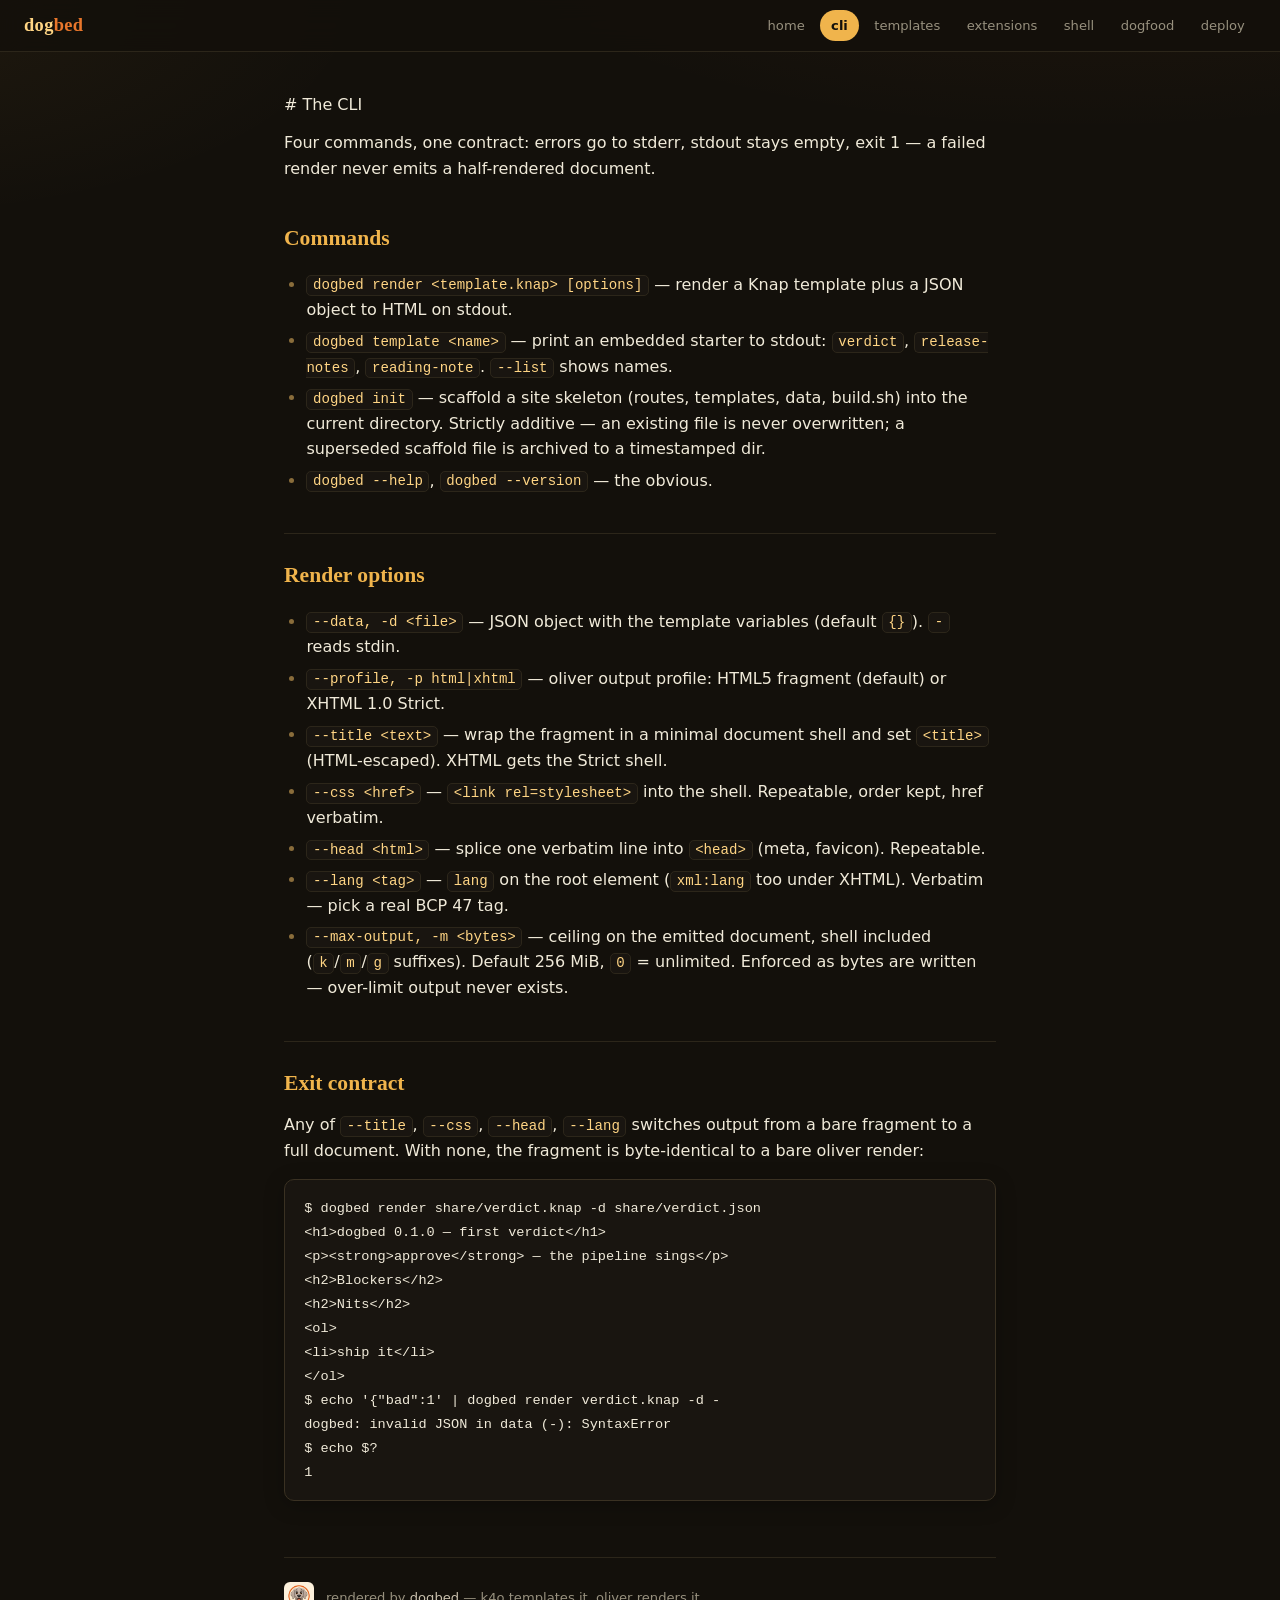
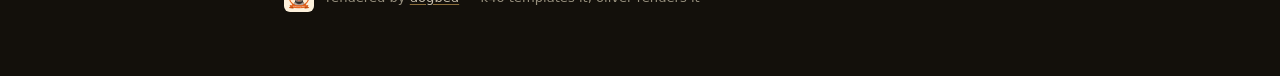
==== docs/site/cli.html @ 83a6765a "deps: bump k4o + oliver, migrate pipeline to knap-faithful Markdown k4o's fidelity rewrite removed T" ====
<!DOCTYPE html>
<html lang="en">
<head>
<meta charset="utf-8">
<title>dogbed — the CLI</title>
<link rel="stylesheet" href="style.css">
<meta name="viewport" content="width=device-width, initial-scale=1">
<meta name="theme-color" content="#13100b">
<link rel="icon" type="image/png" href="assets/oliver-favicon.png">
<meta property="og:title" content="dogbed">
<meta property="og:description" content="the dog builds its own docs">
<meta property="og:image" content="https://dogbed.filed.fyi/assets/oliver-og.png">
</head>
<body>
<div class="top"><a class="brand" href="index.html">dog<span class="dog">bed</span></a>
<nav><a href="index.html">home</a><a href="cli.html" class="here">cli</a><a href="templates.html">templates</a><a href="extensions.html">extensions</a><a href="shell.html">shell</a><a href="dogfood.html">dogfood</a><a href="deploy.html">deploy</a></nav></div>
<div class="layout">
# The CLI
<p>Four commands, one contract: errors go to stderr, stdout stays empty, exit 1 — a failed render never emits a half-rendered document.</p>
<h2>Commands</h2>
<ul>
<li><code>dogbed render &lt;template.knap&gt; [options]</code> — render a Knap template plus a JSON object to HTML on stdout.</li>
<li><code>dogbed template &lt;name&gt;</code> — print an embedded starter to stdout: <code>verdict</code>, <code>release-notes</code>, <code>reading-note</code>. <code>--list</code> shows names.</li>
<li><code>dogbed init</code> — scaffold a site skeleton (routes, templates, data, build.sh) into the current directory. Strictly additive — an existing file is never overwritten; a superseded scaffold file is archived to a timestamped dir.</li>
<li><code>dogbed --help</code>, <code>dogbed --version</code> — the obvious.</li>
</ul>
<h2>Render options</h2>
<ul>
<li><code>--data, -d &lt;file&gt;</code> — JSON object with the template variables (default <code>{}</code>). <code>-</code> reads stdin.</li>
<li><code>--profile, -p html|xhtml</code> — oliver output profile: HTML5 fragment (default) or XHTML 1.0 Strict.</li>
<li><code>--title &lt;text&gt;</code> — wrap the fragment in a minimal document shell and set <code>&lt;title&gt;</code> (HTML-escaped). XHTML gets the Strict shell.</li>
<li><code>--css &lt;href&gt;</code> — <code>&lt;link rel=stylesheet&gt;</code> into the shell. Repeatable, order kept, href verbatim.</li>
<li><code>--head &lt;html&gt;</code> — splice one verbatim line into <code>&lt;head&gt;</code> (meta, favicon). Repeatable.</li>
<li><code>--lang &lt;tag&gt;</code> — <code>lang</code> on the root element (<code>xml:lang</code> too under XHTML). Verbatim — pick a real BCP 47 tag.</li>
<li><code>--max-output, -m &lt;bytes&gt;</code> — ceiling on the emitted document, shell included (<code>k</code>/<code>m</code>/<code>g</code> suffixes). Default 256 MiB, <code>0</code> = unlimited. Enforced as bytes are written — over-limit output never exists.</li>
</ul>
<h2>Exit contract</h2>
<p>Any of <code>--title</code>, <code>--css</code>, <code>--head</code>, <code>--lang</code> switches output from a bare fragment to a full document. With none, the fragment is byte-identical to a bare oliver render:</p>
<pre><code>$ dogbed render share/verdict.knap -d share/verdict.json
&lt;h1&gt;dogbed 0.1.0 — first verdict&lt;/h1&gt;
&lt;p&gt;&lt;strong&gt;approve&lt;/strong&gt; — the pipeline sings&lt;/p&gt;
&lt;h2&gt;Blockers&lt;/h2&gt;
&lt;h2&gt;Nits&lt;/h2&gt;
&lt;ol&gt;
&lt;li&gt;ship it&lt;/li&gt;
&lt;/ol&gt;
$ echo '{&quot;bad&quot;:1' | dogbed render verdict.knap -d -
dogbed: invalid JSON in data (-): SyntaxError
$ echo $?
1
</code></pre>
<div class="foot"><img src="assets/oliver-badge.webp" alt="rendered by oliver">
<span>rendered by <a href="https://github.com/drawmeanelephant/dogbed">dogbed</a> — k4o templates it, oliver renders it</span></div>
</div>
</body>
</html>
---- docs/site/style.css ----
/* dogbed docs — warm dark theme, amber accents.
   Every page is a dogbed render; this sheet does all the visual work. */

:root {
  --bg: #13100b;
  --bg-soft: #1a1610;
  --panel: #201b14;
  --panel-hi: #292216;
  --line: #3a3122;
  --line-soft: #2c261a;
  --ink: #f0ead9;
  --ink-soft: #c9c0ad;
  --ink-dim: #97907e;
  --amber: #f0b44c;
  --amber-hi: #ffd584;
  --orange: #e8762b;
  --brown: #8a6d3b;
  --green: #a8c07a;
  --code-bg: #191510;
  --mark: #4a3d1e;
  --radius: 10px;
  --radius-lg: 16px;
  --font-body: ui-sans-serif, system-ui, -apple-system, "Segoe UI", sans-serif;
  --font-display: "Iowan Old Style", "Palatino Linotype", Palatino, Georgia, serif;
  --font-mono: ui-monospace, "SF Mono", Menlo, Consolas, monospace;
  --nav-w: 240px;
  --content-w: 760px;
}

* { box-sizing: border-box; }

body {
  font-family: var(--font-body);
  line-height: 1.6;
  margin: 0;
  color: var(--ink);
  background:
    radial-gradient(1200px 500px at 85% -10%, rgba(232, 118, 43, 0.08), transparent 60%),
    radial-gradient(900px 400px at -10% 0%, rgba(240, 180, 76, 0.06), transparent 55%),
    var(--bg);
}

/* ---------- top bar ---------- */

.top {
  position: sticky;
  top: 0;
  z-index: 50;
  display: flex;
  align-items: center;
  gap: 1rem;
  padding: 0.65rem 1.5rem;
  background: rgba(19, 16, 11, 0.85);
  backdrop-filter: blur(12px);
  -webkit-backdrop-filter: blur(12px);
  border-bottom: 1px solid var(--line-soft);
}
.top .brand {
  font-family: var(--font-display);
  font-size: 1.15rem;
  font-weight: 700;
  letter-spacing: 0.02em;
  color: var(--amber-hi);
  text-decoration: none;
}
.top .brand .dog { color: var(--orange); }
.top nav {
  display: flex;
  gap: 0.25rem;
  margin-left: auto;
  overflow-x: auto;
}
.top nav a {
  color: var(--ink-dim);
  text-decoration: none;
  font-size: 0.82rem;
  padding: 0.3rem 0.7rem;
  border-radius: 999px;
  white-space: nowrap;
  transition: color 0.15s, background 0.15s;
}
.top nav a:hover { color: var(--amber-hi); background: var(--panel-hi); }
.top nav a.here { color: var(--bg); background: var(--amber); font-weight: 600; }

/* ---------- layout ---------- */

.layout {
  max-width: var(--content-w);
  margin: 0 auto;
  padding: 2.5rem 1.5rem 4rem;
}
.layout > * { min-width: 0; }

/* ---------- typography ---------- */

h1 {
  font-family: var(--font-display);
  font-size: 2rem;
  font-weight: 700;
  line-height: 1.2;
  margin: 0 0 1rem;
  letter-spacing: -0.01em;
}
h2 {
  font-family: var(--font-display);
  font-size: 1.35rem;
  color: var(--amber);
  margin: 2.5rem 0 0.75rem;
  padding-top: 1.5rem;
  border-top: 1px solid var(--line-soft);
}
.layout > h2:first-of-type, .hero + h2 { border-top: none; padding-top: 0; }
h3 { font-size: 1rem; color: var(--amber-hi); margin: 1.75rem 0 0.5rem; }
h1 code, h2 code, h3 code { font-size: 0.85em; background: none; padding: 0; color: inherit; }
p { margin: 0.75rem 0; }
a { color: var(--amber); text-decoration-color: var(--brown); text-underline-offset: 2px; }
a:hover { color: var(--amber-hi); }
strong { color: var(--amber-hi); font-weight: 650; }
ul, ol { padding-left: 1.4rem; }
li { margin-bottom: 0.35rem; }
li::marker { color: var(--brown); }
li > p { margin: 0.3rem 0; }

/* ---------- hero ---------- */

.hero {
  position: relative;
  border: 1px solid var(--line);
  border-radius: var(--radius-lg);
  padding: 3rem 2.5rem 2.5rem;
  margin-bottom: 2rem;
  background:
    radial-gradient(600px 240px at 90% 0%, rgba(232, 118, 43, 0.18), transparent 65%),
    linear-gradient(160deg, var(--panel-hi), var(--panel) 60%);
  overflow: hidden;
}
.hero::after {
  content: "</>";
  position: absolute;
  right: 1.5rem;
  top: 1rem;
  font-family: var(--font-mono);
  font-size: 7rem;
  font-weight: 800;
  color: rgba(240, 180, 76, 0.07);
  pointer-events: none;
  letter-spacing: -0.1em;
}
.hero .kicker {
  font-family: var(--font-mono);
  font-size: 0.72rem;
  letter-spacing: 0.22em;
  text-transform: uppercase;
  color: var(--orange);
  margin-bottom: 0.75rem;
}
.hero h1 {
  font-size: clamp(2.2rem, 6vw, 3.4rem);
  margin-bottom: 0.75rem;
}
.hero h1 .em { color: var(--amber); font-style: italic; }
.hero .sub {
  font-size: 1.05rem;
  color: var(--ink-soft);
  max-width: 34rem;
}
.hero .cta { display: flex; flex-wrap: wrap; gap: 0.75rem; margin-top: 1.75rem; }
.hero .cta a {
  display: inline-block;
  padding: 0.6rem 1.2rem;
  border-radius: 999px;
  font-weight: 600;
  font-size: 0.9rem;
  text-decoration: none;
}
.hero .cta a.primary { background: var(--amber); color: #241d10; }
.hero .cta a.primary:hover { background: var(--amber-hi); }
.hero .cta a.ghost { border: 1px solid var(--line); color: var(--ink-soft); }
.hero .cta a.ghost:hover { border-color: var(--brown); color: var(--amber-hi); }
.hero img {
  position: absolute;
  right: 2rem;
  bottom: -14px;
  width: 150px;
  height: auto;
  border-radius: 14px;
  transform: rotate(3deg);
  box-shadow: 0 12px 30px rgba(0, 0, 0, 0.45);
}
@media (max-width: 720px) { .hero img { display: none; } }

/* ---------- cards & grids ---------- */

.grid {
  display: grid;
  grid-template-columns: repeat(auto-fit, minmax(210px, 1fr));
  gap: 1rem;
  margin: 1.25rem 0;
}
.card {
  border: 1px solid var(--line);
  border-radius: var(--radius);
  padding: 1.1rem 1.2rem;
  background: var(--panel);
}
.card h3 { margin: 0 0 0.4rem; font-size: 0.95rem; }
.card p { margin: 0; font-size: 0.88rem; color: var(--ink-soft); }
.card .ic { font-family: var(--font-mono); color: var(--orange); font-size: 0.8rem; }

/* ---------- code ---------- */

code, pre { font-family: var(--font-mono); }
code {
  background: var(--code-bg);
  border: 1px solid var(--line-soft);
  padding: 0.1em 0.4em;
  border-radius: 5px;
  font-size: 0.88em;
  color: var(--amber-hi);
}
pre {
  background: var(--code-bg);
  border: 1px solid var(--line);
  border-radius: var(--radius);
  padding: 1rem 1.2rem;
  overflow-x: auto;
  line-height: 1.5;
  margin: 1rem 0;
  box-shadow: 0 4px 20px rgba(0, 0, 0, 0.25);
}
pre code { background: none; border: none; padding: 0; font-size: 0.85em; color: var(--ink); }

/* ---------- blockquotes & callouts ---------- */

blockquote {
  border-left: 3px solid var(--brown);
  margin: 1rem 0;
  padding: 0.2rem 0 0.2rem 1rem;
  color: var(--ink-dim);
  font-style: italic;
}

.callout {
  border: 1px solid var(--line);
  border-left: 4px solid var(--amber);
  border-radius: var(--radius);
  background: var(--panel);
  padding: 0.9rem 1.2rem;
  margin: 1.25rem 0;
}
.callout > p:first-child { margin-top: 0; }
.callout > p:last-child { margin-bottom: 0; }
.callout::before {
  content: "callout";
  display: block;
  font-family: var(--font-mono);
  font-size: 0.68rem;
  letter-spacing: 0.18em;
  text-transform: uppercase;
  color: var(--amber);
  margin-bottom: 0.4rem;
}
.callout-note { border-left-color: #7aa8f0; }
.callout-note::before { content: "note"; color: #7aa8f0; }
.callout-warning, .callout-caution { border-left-color: var(--orange); }
.callout-warning::before, .callout-caution::before { content: "warning"; color: var(--orange); }
.callout-tip { border-left-color: var(--green); }
.callout-tip::before { content: "tip"; color: var(--green); }
.callout-important { border-left-color: #c98af0; }
.callout-important::before { content: "important"; color: #c98af0; }

/* ---------- extension bits ---------- */

mark {
  background: var(--mark);
  color: var(--amber-hi);
  padding: 0.05em 0.3em;
  border-radius: 4px;
}
.math.inline {
  font-family: var(--font-mono);
  color: var(--green);
  background: var(--code-bg);
  border: 1px solid var(--line-soft);
  border-radius: 5px;
  padding: 0.1em 0.4em;
}
.math.display {
  display: block;
  font-family: var(--font-mono);
  color: var(--green);
  background: var(--code-bg);
  border: 1px solid var(--line);
  border-radius: var(--radius);
  padding: 1rem 1.2rem;
  margin: 1rem 0;
  text-align: center;
}
del { color: var(--ink-dim); }
input[type="checkbox"] { accent-color: var(--amber); margin-right: 0.45rem; vertical-align: -1px; }
.footnotes { font-size: 0.85rem; color: var(--ink-dim); border-top: 1px solid var(--line-soft); margin-top: 2rem; padding-top: 0.75rem; }
img { max-width: 100%; height: auto; }

/* ---------- tables ---------- */

table { border-collapse: collapse; margin: 1rem 0; font-size: 0.92rem; }
th, td { border: 1px solid var(--line); padding: 0.45rem 0.85rem; text-align: left; }
th { background: var(--panel-hi); color: var(--amber); font-weight: 600; }
td { background: var(--panel); }

/* ---------- footer ---------- */

.foot {
  margin-top: 3.5rem;
  padding-top: 1.5rem;
  border-top: 1px solid var(--line-soft);
  display: flex;
  align-items: center;
  gap: 0.75rem;
  color: var(--ink-dim);
  font-size: 0.82rem;
  flex-wrap: wrap;
}
.foot img { height: 30px; width: auto; border-radius: 6px; }
.foot a { color: var(--ink-soft); }

/* ---------- misc ---------- */

.tag {
  display: inline-block;
  font-family: var(--font-mono);
  font-size: 0.68rem;
  letter-spacing: 0.1em;
  text-transform: uppercase;
  color: var(--green);
  border: 1px solid var(--line);
  border-radius: 999px;
  padding: 0.15rem 0.6rem;
  vertical-align: middle;
}
hr { border: none; border-top: 1px solid var(--line-soft); margin: 2rem 0; }

@media (max-width: 640px) {
  .top { padding: 0.55rem 1rem; }
  .layout { padding: 1.75rem 1rem 3rem; }
  .hero { padding: 2rem 1.4rem 1.75rem; }
}
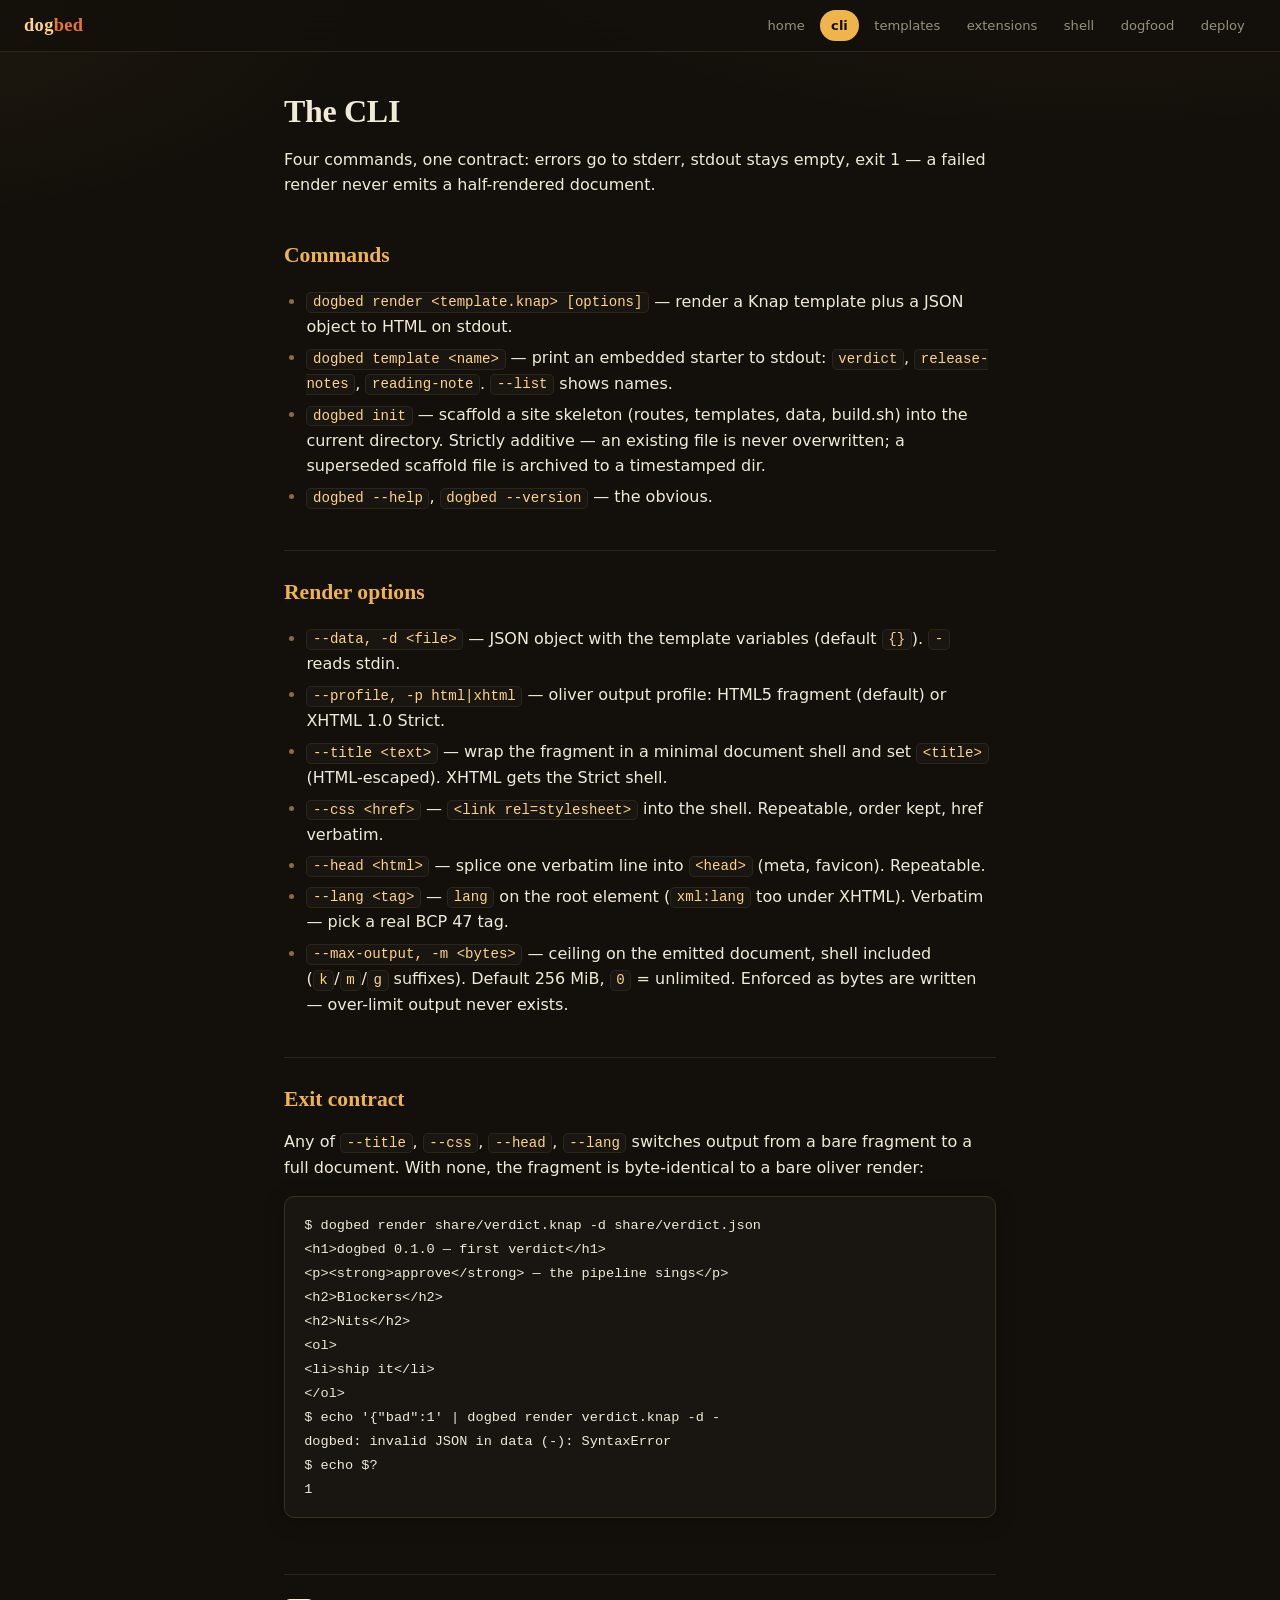
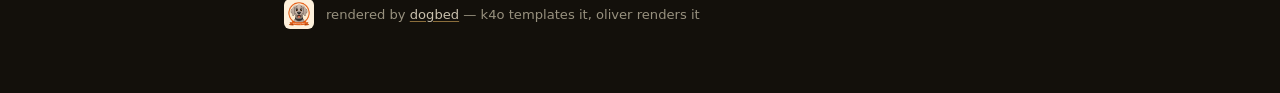
==== commit bc417896: "docs: blank line after opening HTML tags; document the rule (issue #31) Every docs template put {{ t" ====
--- a/docs/site/cli.html
+++ b/docs/site/cli.html
@@ -15,7 +15,7 @@
 <div class="top"><a class="brand" href="index.html">dog<span class="dog">bed</span></a>
 <nav><a href="index.html">home</a><a href="cli.html" class="here">cli</a><a href="templates.html">templates</a><a href="extensions.html">extensions</a><a href="shell.html">shell</a><a href="dogfood.html">dogfood</a><a href="deploy.html">deploy</a></nav></div>
 <div class="layout">
-# The CLI
+<h1>The CLI</h1>
 <p>Four commands, one contract: errors go to stderr, stdout stays empty, exit 1 — a failed render never emits a half-rendered document.</p>
 <h2>Commands</h2>
 <ul>
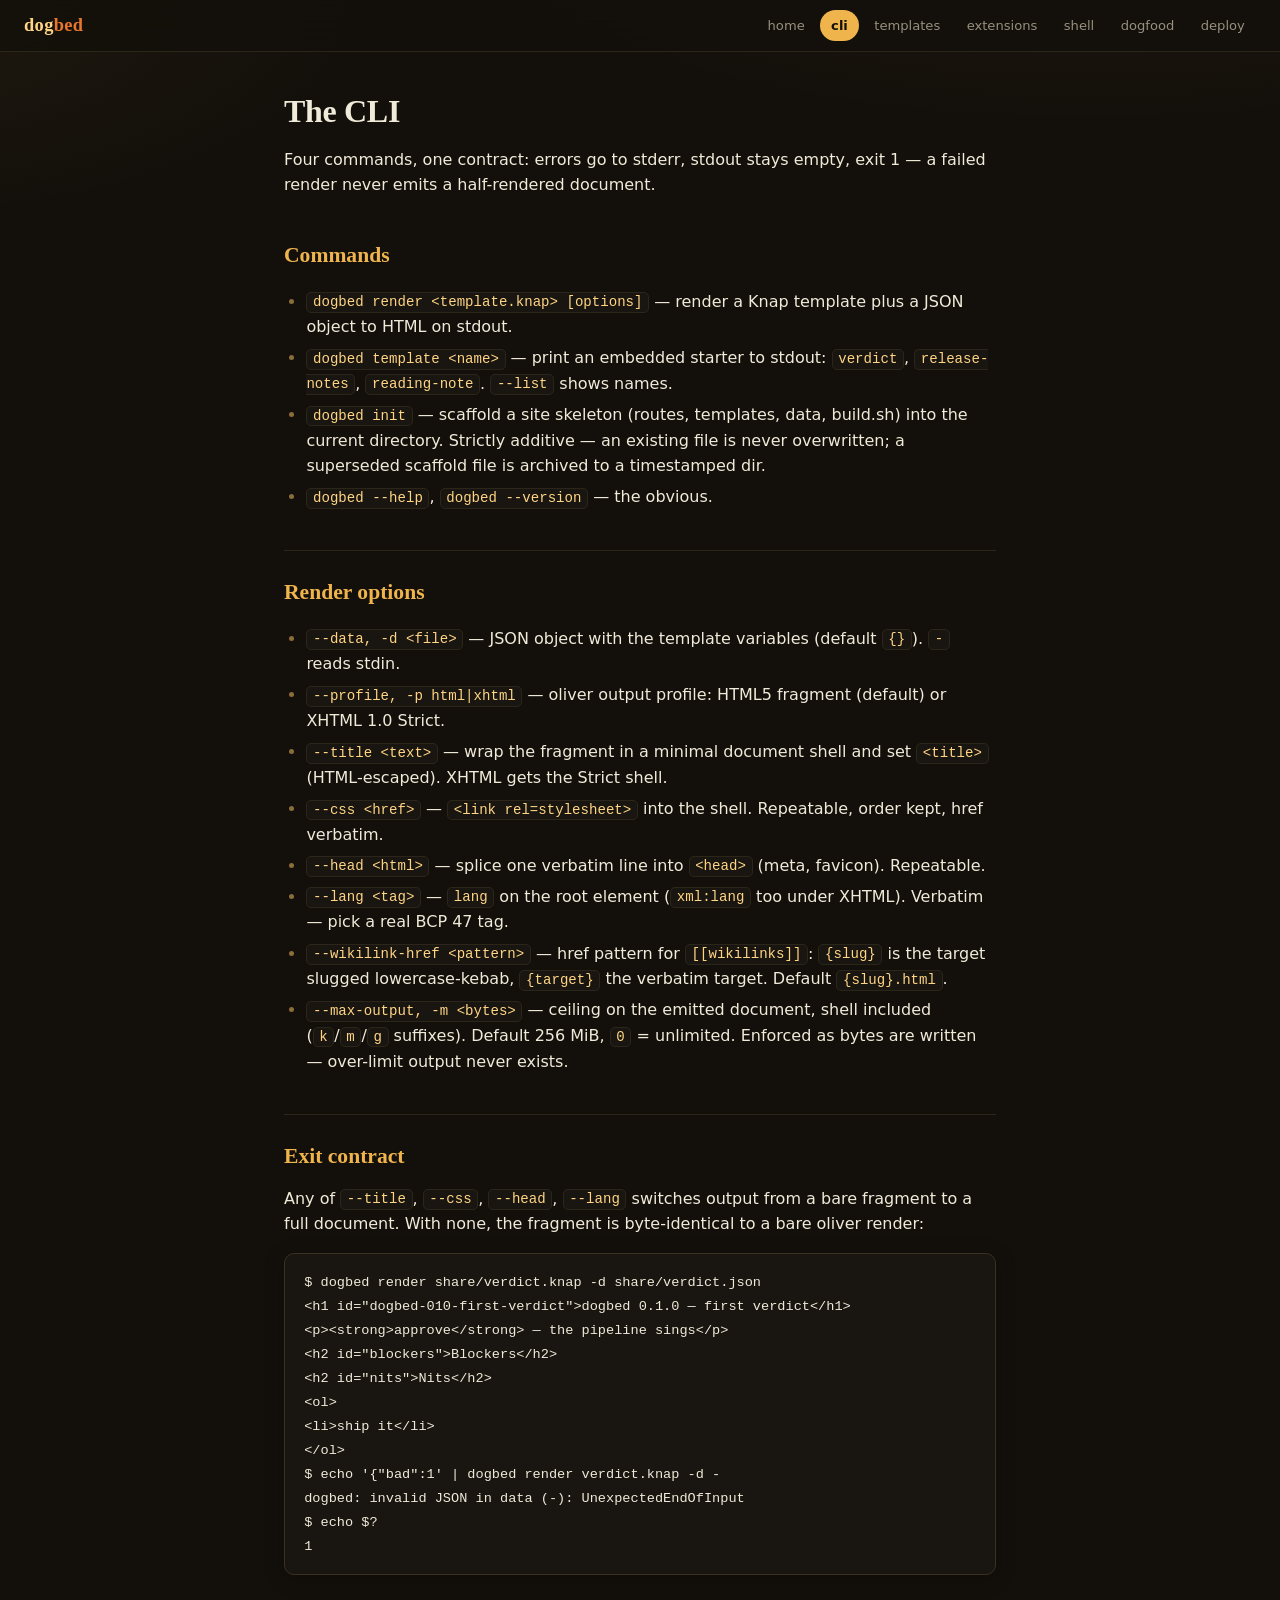
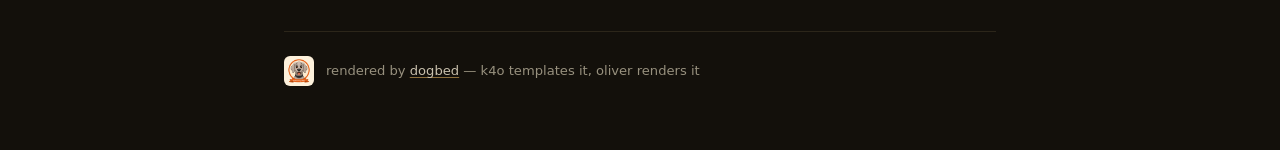
==== commit dfa19fee: "feat: markdown render path via oliver markdown The k4o -> oliver markdown pipeline already ran, but " ====
--- a/docs/site/cli.html
+++ b/docs/site/cli.html
@@ -15,16 +15,16 @@
 <div class="top"><a class="brand" href="index.html">dog<span class="dog">bed</span></a>
 <nav><a href="index.html">home</a><a href="cli.html" class="here">cli</a><a href="templates.html">templates</a><a href="extensions.html">extensions</a><a href="shell.html">shell</a><a href="dogfood.html">dogfood</a><a href="deploy.html">deploy</a></nav></div>
 <div class="layout">
-<h1>The CLI</h1>
+<h1 id="the-cli">The CLI</h1>
 <p>Four commands, one contract: errors go to stderr, stdout stays empty, exit 1 — a failed render never emits a half-rendered document.</p>
-<h2>Commands</h2>
+<h2 id="commands">Commands</h2>
 <ul>
 <li><code>dogbed render &lt;template.knap&gt; [options]</code> — render a Knap template plus a JSON object to HTML on stdout.</li>
 <li><code>dogbed template &lt;name&gt;</code> — print an embedded starter to stdout: <code>verdict</code>, <code>release-notes</code>, <code>reading-note</code>. <code>--list</code> shows names.</li>
 <li><code>dogbed init</code> — scaffold a site skeleton (routes, templates, data, build.sh) into the current directory. Strictly additive — an existing file is never overwritten; a superseded scaffold file is archived to a timestamped dir.</li>
 <li><code>dogbed --help</code>, <code>dogbed --version</code> — the obvious.</li>
 </ul>
-<h2>Render options</h2>
+<h2 id="render-options">Render options</h2>
 <ul>
 <li><code>--data, -d &lt;file&gt;</code> — JSON object with the template variables (default <code>{}</code>). <code>-</code> reads stdin.</li>
 <li><code>--profile, -p html|xhtml</code> — oliver output profile: HTML5 fragment (default) or XHTML 1.0 Strict.</li>
@@ -32,20 +32,21 @@
 <li><code>--css &lt;href&gt;</code> — <code>&lt;link rel=stylesheet&gt;</code> into the shell. Repeatable, order kept, href verbatim.</li>
 <li><code>--head &lt;html&gt;</code> — splice one verbatim line into <code>&lt;head&gt;</code> (meta, favicon). Repeatable.</li>
 <li><code>--lang &lt;tag&gt;</code> — <code>lang</code> on the root element (<code>xml:lang</code> too under XHTML). Verbatim — pick a real BCP 47 tag.</li>
+<li><code>--wikilink-href &lt;pattern&gt;</code> — href pattern for <code>[[wikilinks]]</code>: <code>{slug}</code> is the target slugged lowercase-kebab, <code>{target}</code> the verbatim target. Default <code>{slug}.html</code>.</li>
 <li><code>--max-output, -m &lt;bytes&gt;</code> — ceiling on the emitted document, shell included (<code>k</code>/<code>m</code>/<code>g</code> suffixes). Default 256 MiB, <code>0</code> = unlimited. Enforced as bytes are written — over-limit output never exists.</li>
 </ul>
-<h2>Exit contract</h2>
+<h2 id="exit-contract">Exit contract</h2>
 <p>Any of <code>--title</code>, <code>--css</code>, <code>--head</code>, <code>--lang</code> switches output from a bare fragment to a full document. With none, the fragment is byte-identical to a bare oliver render:</p>
 <pre><code>$ dogbed render share/verdict.knap -d share/verdict.json
-&lt;h1&gt;dogbed 0.1.0 — first verdict&lt;/h1&gt;
+&lt;h1 id=&quot;dogbed-010-first-verdict&quot;&gt;dogbed 0.1.0 — first verdict&lt;/h1&gt;
 &lt;p&gt;&lt;strong&gt;approve&lt;/strong&gt; — the pipeline sings&lt;/p&gt;
-&lt;h2&gt;Blockers&lt;/h2&gt;
-&lt;h2&gt;Nits&lt;/h2&gt;
+&lt;h2 id=&quot;blockers&quot;&gt;Blockers&lt;/h2&gt;
+&lt;h2 id=&quot;nits&quot;&gt;Nits&lt;/h2&gt;
 &lt;ol&gt;
 &lt;li&gt;ship it&lt;/li&gt;
 &lt;/ol&gt;
 $ echo '{&quot;bad&quot;:1' | dogbed render verdict.knap -d -
-dogbed: invalid JSON in data (-): SyntaxError
+dogbed: invalid JSON in data (-): UnexpectedEndOfInput
 $ echo $?
 1
 </code></pre>
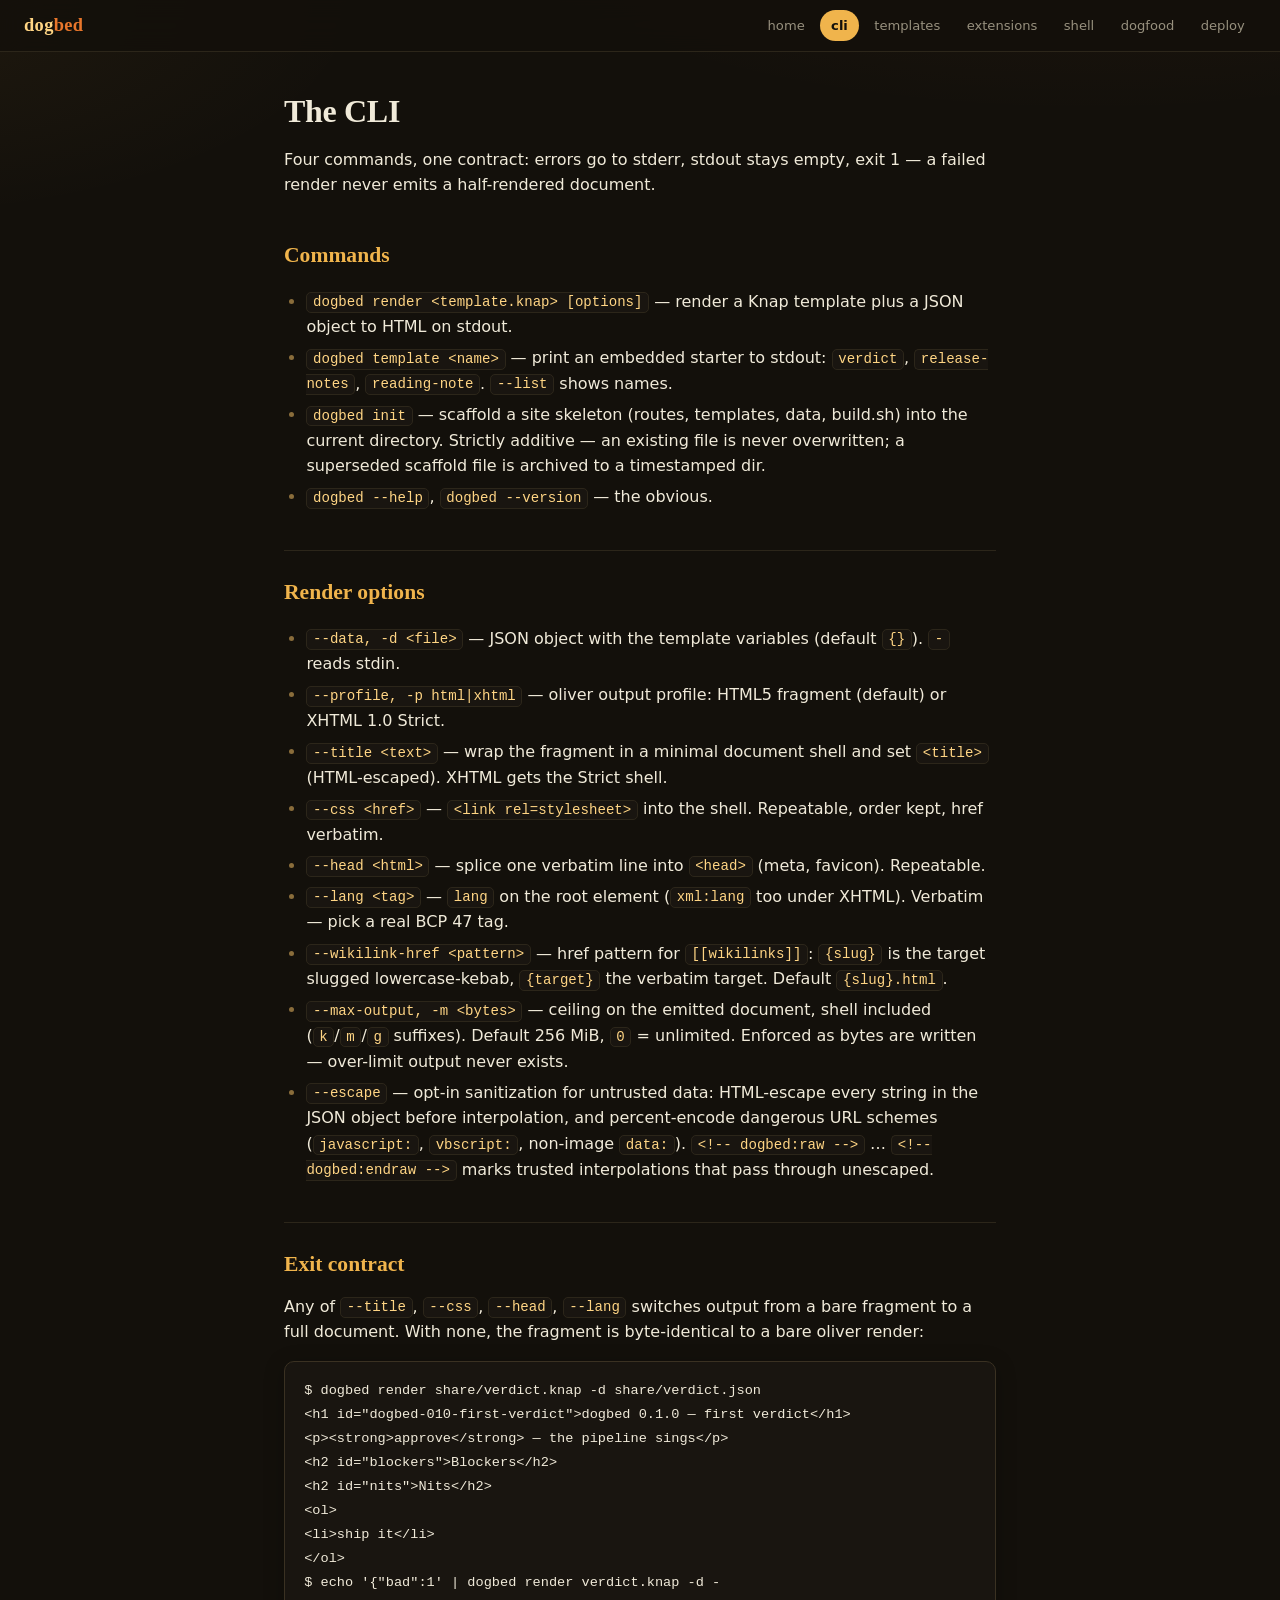
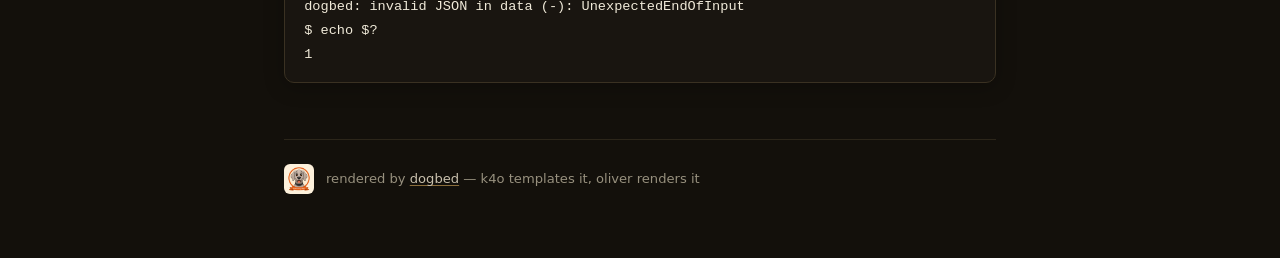
==== commit fef21ad2: "docs: rebuild site for --escape option Generated with [Devin](https://devin.ai)  Co-Authored-By: Dev" ====
--- a/docs/site/cli.html
+++ b/docs/site/cli.html
@@ -34,6 +34,7 @@
 <li><code>--lang &lt;tag&gt;</code> — <code>lang</code> on the root element (<code>xml:lang</code> too under XHTML). Verbatim — pick a real BCP 47 tag.</li>
 <li><code>--wikilink-href &lt;pattern&gt;</code> — href pattern for <code>[[wikilinks]]</code>: <code>{slug}</code> is the target slugged lowercase-kebab, <code>{target}</code> the verbatim target. Default <code>{slug}.html</code>.</li>
 <li><code>--max-output, -m &lt;bytes&gt;</code> — ceiling on the emitted document, shell included (<code>k</code>/<code>m</code>/<code>g</code> suffixes). Default 256 MiB, <code>0</code> = unlimited. Enforced as bytes are written — over-limit output never exists.</li>
+<li><code>--escape</code> — opt-in sanitization for untrusted data: HTML-escape every string in the JSON object before interpolation, and percent-encode dangerous URL schemes (<code>javascript:</code>, <code>vbscript:</code>, non-image <code>data:</code>). <code>&lt;!-- dogbed:raw --&gt;</code> … <code>&lt;!-- dogbed:endraw --&gt;</code> marks trusted interpolations that pass through unescaped.</li>
 </ul>
 <h2 id="exit-contract">Exit contract</h2>
 <p>Any of <code>--title</code>, <code>--css</code>, <code>--head</code>, <code>--lang</code> switches output from a bare fragment to a full document. With none, the fragment is byte-identical to a bare oliver render:</p>
